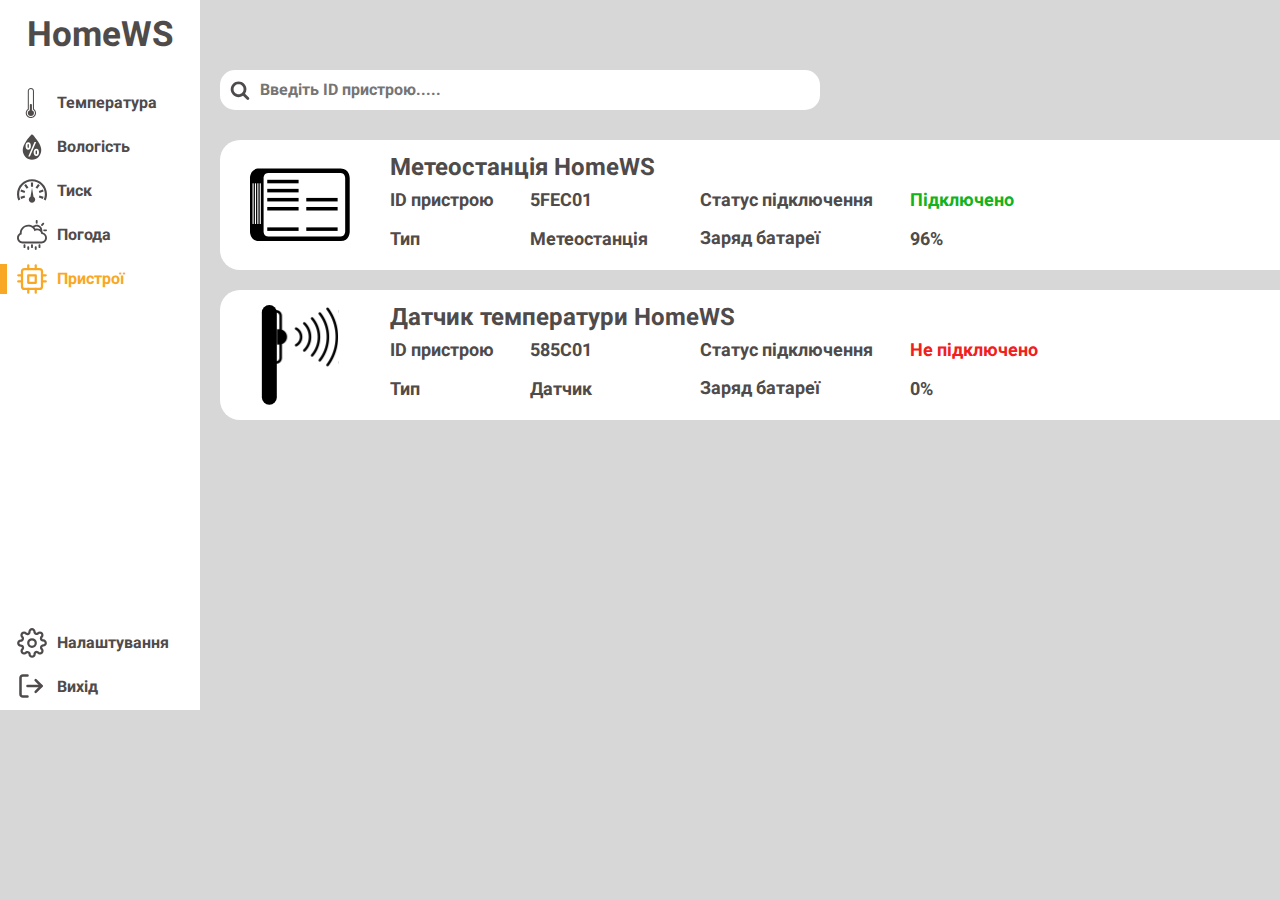
==== client_device.html @ 7cc87f0a "Added a page with information about devices and the ability to add new ones on the site. Change the " ====
<!DOCTYPE html>
<html lang="en">
<head>
    <meta charset="UTF-8">
    <meta http-equiv="X-UA-Compatible" content="IE=edge">
    <meta name="viewport" content="width=device-width, initial-scale=1.0">
    <link rel="shortcut icon" href="icon/icon_site.png" type="image/png">
    <link rel="stylesheet" href="css/reset_style.css">
    <link rel="stylesheet" href="css/fonts_style.css">
    <link rel="stylesheet" href="css/client_menu_style.css">
    <link rel="stylesheet" href="css/user_menu_style.css">
    <!-- <link rel="stylesheet" href="css/contain_humidity_style.css"> -->
    <link rel="stylesheet" href="css/popup_style.css">
    <link rel="stylesheet" href="css/client_device_style.css">
    <link rel="stylesheet" href="css/form_add_device_style.css">
    <!-- <script type="text/javascript" src="https://www.gstatic.com/charts/loader.js"></script> -->
    <!-- <script type="text/javascript" src="js/day_charts_humidity.js"></script> -->
    <!-- <script type="text/javascript" src="js/week_charts_humidity.js"></script> -->
    <!-- <script type="text/javascript" src="js/jquery-1.3.2.min.js"></script> -->
</script>
    <title>Client Device</title>
</head>
<body>

    <div class="wrapper">

        <div class="site_navigation">
            <div class="navigation_logo">
                <a href="index.html" id="logo">HomeWS</a><br>
            </div>
            <div class="navigation_menu">
                <ul>
                    <li>
                        <div class="item_menu">
                            <div class="selected_tab"></div>
                            <div class="contain_img_menu">
                                <img src="icon/icon_client/temperatura_icon.svg" alt="" id="fix_center_temperature">
                            </div>
                            <a href="client_temperature.html">Температура</a>
                        </div>
                    </li>
                    <li>
                        <div class="item_menu">
                            <div class="selected_tab"></div>
                            <div class="contain_img_menu">
                                <img src="icon/icon_client/humidity_icon.svg" alt="">
                            </div>
                            <a href="client_humidity.html">Вологість</a>
                        </div>
                    </li>    
                    <li>
                        <div class="item_menu">
                            <div class="selected_tab"></div>
                            <div class="contain_img_menu">
                                <img src="icon/icon_client/pressure_icon.svg" alt="">
                            </div>
                            <a href="client_pressure.html">Тиск</a>
                        </div>
                    </li>
                    <li>
                        <div class="item_menu">
                            <div class="selected_tab"></div>
                            <div class="contain_img_menu">
                                <img src="icon/icon_client/weather_icon.svg" alt="">
                            </div>
                            <a href="client_weather.html">Погода</a>
                        </div>
                    </li>
                    <li>
                        <div class="item_menu" id="choice_item_menu">
                            <div class="selected_tab" id="choice_selected_block"></div>
                            <div class="contain_img_menu">
                                <img src="icon/choice_icon/device_icon.svg" alt="">
                            </div>
                            <a href="client_device.html" id="choice_selected_link">Пристрої</a>
                        </div>
                    </li>
                </ul>
            </div>

            <div class="settings_menu">
                <ul>
                    <li>
                        <div class="item_menu">
                            <div class="selected_tab"></div>
                            <div class="contain_img_menu">
                                <img src="icon/icon_client/settings.svg" alt="">
                            </div>
                            <a href="#">Налаштування</a>
                        </div>
                    </li>
                    <li>
                        <div class="item_menu_exit" id="exit_select">
                            <div class="selected_tab"></div>
                            <div class="contain_img_menu">
                                <!-- <img src="icon/icon_client/log-out.svg" alt=""> -->
                                <svg width="28" height="28" viewBox="0 0 33 33" fill="none" xmlns="http://www.w3.org/2000/svg">
                                    <path d="M12.375 28.875H6.875C6.14565 28.875 5.44618 28.5853 4.93046 28.0695C4.41473 27.5538 4.125 26.8543 4.125 26.125V6.875C4.125 6.14565 4.41473 5.44618 4.93046 4.93046C5.44618 4.41473 6.14565 4.125 6.875 4.125H12.375" stroke="#4F4B4B" stroke-width="3" stroke-linecap="round" stroke-linejoin="round"/>
                                    <path d="M22 23.375L28.875 16.5L22 9.625" stroke="#4F4B4B" stroke-width="3" stroke-linecap="round" stroke-linejoin="round"/>
                                    <path d="M28.875 16.5H12.375" stroke="#4F4B4B" stroke-width="3" stroke-linecap="round" stroke-linejoin="round"/>
                                </svg>
                            </div>
                            <a href="#">Вихід</a>
                        </div>
                    </li>
                </ul>
            </div>
        </div>

        <div class="user_menu">
            <label for="pseudoBtn" class="btn">
            <div class="user_icon">
                <img src="icon/icon_client/user.svg" alt="">
            </div>
            <div class="user_popup_menu">
                <img src="icon/icon_client/chevron-down.svg" alt="">
            </div>
            </label>
            <input type="checkbox" id="pseudoBtn">
            <div class="block_user_info">
                <div class="user_icon_popup">
                    <img src="icon/icon_client/user_popup.svg" alt="">
                </div>
                <div class="user_info_popup">
                    <p>user_0001</p>
                    <p id="email_info">user_0001@gmail.com</p>
                    <div class="contein_exit_button">
                    <div class="item_menu_exit" id="exit_select">
                        <div class="contain_img_menu">
                            <!-- <img src="icon/icon_client/log-out.svg" alt=""> -->
                            <svg width="28" height="28" viewBox="0 0 33 33" fill="none" xmlns="http://www.w3.org/2000/svg">
                                <path d="M12.375 28.875H6.875C6.14565 28.875 5.44618 28.5853 4.93046 28.0695C4.41473 27.5538 4.125 26.8543 4.125 26.125V6.875C4.125 6.14565 4.41473 5.44618 4.93046 4.93046C5.44618 4.41473 6.14565 4.125 6.875 4.125H12.375" stroke="#4F4B4B" stroke-width="3" stroke-linecap="round" stroke-linejoin="round"/>
                                <path d="M22 23.375L28.875 16.5L22 9.625" stroke="#4F4B4B" stroke-width="3" stroke-linecap="round" stroke-linejoin="round"/>
                                <path d="M28.875 16.5H12.375" stroke="#4F4B4B" stroke-width="3" stroke-linecap="round" stroke-linejoin="round"/>
                            </svg>
                        </div>
                        <a href="#" id="user_exit_popup">Вихід</a>
                    </div>
                    </div>
                </div>
            </div>
        </div>

        <div class="search_block">
            <img src="icon/icon_client/search.svg" alt="">
            <form>
                <input type="search" name="search_object" placeholder="Введіть ID пристрою....." class="search_field">
            </form>
        </div>

        <div class="button_add_device">
            <a href="#popup" class="fill-div popup_link">Додати</a>
        </div>

        <div class="device_all_date_block">
            <div class="device_item_block">
            <div class="icon_device">
                <img src="icon/icon_device/weather_station.svg" alt="">
            </div> 
            <div class="device_name">
                <p>Метеостанція HomeWS</p>
            </div>
            <div class="colm_1_paraemters">
                <p>ID пристрою</p>
                <p>Тип</p>
            </div>
            <div class="colm_1_paraemters_value">
                <p>5FEC01</p>
                <p>Метеостанція</p>
            </div>
            <div class="colm_2_paraemters">
                <p>Статус підключення</p>
                <p>Заряд батареї</p>
            </div>
            <div class="colm_2_paraemters_value">
                <p id="connect">Підключено</p>
                <p>96%</p>
            </div>
            <div class="delete_city" id="delete_city_select"> 
                <div class="contain_img_delete_city">
                    <a href="">
                    <svg width="42" height="42" viewBox="0 0 74 74" fill="none" xmlns="http://www.w3.org/2000/svg">
                        <path d="M51.8 74H21.83C15.725 74 10.915 69.005 10.915 63.085V29.6C10.915 28.49 11.655 27.75 12.765 27.75C13.875 27.75 14.615 28.49 14.615 29.6V63.085C14.615 67.155 17.945 70.3 21.83 70.3H51.8C55.87 70.3 59.015 66.97 59.015 63.085V29.6C59.015 28.49 59.755 27.75 60.865 27.75C61.975 27.75 62.715 28.49 62.715 29.6V63.085C62.715 69.005 57.72 74 51.8 74Z" fill="#4F4B4B" stroke-width="2"/>
                        <path d="M61.605 9.065H47.545C46.62 3.885 42.18 0 36.815 0C31.45 0 27.01 3.885 26.085 9.065H12.025C7.77 9.065 4.44 12.395 4.44 16.65C4.44 20.905 7.77 24.05 12.025 24.05H61.79C66.045 24.05 69.375 20.72 69.375 16.465C69.375 12.21 65.86 9.065 61.605 9.065ZM36.815 3.7C40.145 3.7 42.92 5.92 43.66 9.065H29.785C30.71 5.92 33.485 3.7 36.815 3.7ZM61.605 20.35H12.025C9.99 20.35 8.14 18.685 8.14 16.465C8.14 14.43 9.805 12.58 12.025 12.58H61.79C63.825 12.58 65.675 14.245 65.675 16.465C65.49 18.685 63.825 20.35 61.605 20.35Z" fill="#4F4B4B" stroke-width="2"/>
                        <path d="M23.865 64.935C22.755 64.935 22.015 64.195 22.015 63.085V32.19C22.015 31.08 22.755 30.34 23.865 30.34C24.975 30.34 25.715 31.08 25.715 32.19V63.085C25.715 64.01 24.79 64.935 23.865 64.935Z" fill="#4F4B4B" stroke-width="2"/>
                        <path d="M49.765 64.935C48.655 64.935 47.915 64.195 47.915 63.085V32.19C47.915 31.08 48.655 30.34 49.765 30.34C50.875 30.34 51.615 31.08 51.615 32.19V63.085C51.615 64.01 50.69 64.935 49.765 64.935Z" fill="#4F4B4B" stroke-width="2"/>
                        <path d="M36.815 64.935C35.705 64.935 34.965 64.195 34.965 63.085V32.19C34.965 31.08 35.705 30.34 36.815 30.34C37.925 30.34 38.665 31.08 38.665 32.19V63.085C38.665 64.01 37.74 64.935 36.815 64.935Z" fill="#4F4B4B" stroke-width="2"/>
                    </svg>
                    </a>
                </div>  
            </div>
            </div>
            <div class="device_item_block">
                <div class="icon_device">
                    <img src="icon/icon_device/temperature_sensor.svg" alt="">
                </div> 
                <div class="device_name">
                    <p>Датчик температури HomeWS</p>
                </div>
                <div class="colm_1_paraemters">
                    <p>ID пристрою</p>
                    <p>Тип</p>
                </div>
                <div class="colm_1_paraemters_value">
                    <p>585C01</p>
                    <p>Датчик</p>
                </div>
                <div class="colm_2_paraemters">
                    <p>Статус підключення</p>
                    <p>Заряд батареї</p>
                </div>
                <div class="colm_2_paraemters_value">
                    <p id="disconnect">Не підключено</p>
                    <p>0%</p>
                </div>
                <div class="delete_city" id="delete_city_select"> 
                    <div class="contain_img_delete_city">
                        <a href="">
                        <svg width="42" height="42" viewBox="0 0 74 74" fill="none" xmlns="http://www.w3.org/2000/svg">
                            <path d="M51.8 74H21.83C15.725 74 10.915 69.005 10.915 63.085V29.6C10.915 28.49 11.655 27.75 12.765 27.75C13.875 27.75 14.615 28.49 14.615 29.6V63.085C14.615 67.155 17.945 70.3 21.83 70.3H51.8C55.87 70.3 59.015 66.97 59.015 63.085V29.6C59.015 28.49 59.755 27.75 60.865 27.75C61.975 27.75 62.715 28.49 62.715 29.6V63.085C62.715 69.005 57.72 74 51.8 74Z" fill="#4F4B4B" stroke-width="2"/>
                            <path d="M61.605 9.065H47.545C46.62 3.885 42.18 0 36.815 0C31.45 0 27.01 3.885 26.085 9.065H12.025C7.77 9.065 4.44 12.395 4.44 16.65C4.44 20.905 7.77 24.05 12.025 24.05H61.79C66.045 24.05 69.375 20.72 69.375 16.465C69.375 12.21 65.86 9.065 61.605 9.065ZM36.815 3.7C40.145 3.7 42.92 5.92 43.66 9.065H29.785C30.71 5.92 33.485 3.7 36.815 3.7ZM61.605 20.35H12.025C9.99 20.35 8.14 18.685 8.14 16.465C8.14 14.43 9.805 12.58 12.025 12.58H61.79C63.825 12.58 65.675 14.245 65.675 16.465C65.49 18.685 63.825 20.35 61.605 20.35Z" fill="#4F4B4B" stroke-width="2"/>
                            <path d="M23.865 64.935C22.755 64.935 22.015 64.195 22.015 63.085V32.19C22.015 31.08 22.755 30.34 23.865 30.34C24.975 30.34 25.715 31.08 25.715 32.19V63.085C25.715 64.01 24.79 64.935 23.865 64.935Z" fill="#4F4B4B" stroke-width="2"/>
                            <path d="M49.765 64.935C48.655 64.935 47.915 64.195 47.915 63.085V32.19C47.915 31.08 48.655 30.34 49.765 30.34C50.875 30.34 51.615 31.08 51.615 32.19V63.085C51.615 64.01 50.69 64.935 49.765 64.935Z" fill="#4F4B4B" stroke-width="2"/>
                            <path d="M36.815 64.935C35.705 64.935 34.965 64.195 34.965 63.085V32.19C34.965 31.08 35.705 30.34 36.815 30.34C37.925 30.34 38.665 31.08 38.665 32.19V63.085C38.665 64.01 37.74 64.935 36.815 64.935Z" fill="#4F4B4B" stroke-width="2"/>
                        </svg>
                        </a>
                    </div>  
                </div>
                </div>
        </div>
        
        <div id="popup" class="popup">
            <!-- <a href="#header" class="popup_area"></a> -->
            <div class="popup_body">
                <div class="popup_content">
                    <a href="#header" class="popup_close close_popup">X</a>
                    <div class="popup_title">
                        Додати пристрій 
                    </div>
                    <div class="popup_text">
                        <p>Додайте пристрій за допомогою персонального ID</p>
                        <form>
                            <input type="text" name="Введіть ID пристрою" placeholder="Введіть ID пристрою" class="add_device_form"><br><br>
                            <!-- <input type="text" name="Пароль" placeholder="Пароль" class="login_in_form"><br><br> -->
                            <button type="submit" class="btn_add_device">Додати</button>
                        </form>
                    </div>
                </div>  
            </div>
        </div>

    </div>

    <!-- <script src="https://cdnjs.cloudflare.com/ajax/libs/jquery/3.3.1/jquery.min.js"></script> -->
    <script src="js/display_back_button.js"></script>
    <script src="js/poput_script.js"></script>
    
</body>
</html>
---- css/fonts_style.css ----
@font-face {
	font-family: 'Roboto';
	src: url('../fonts/Roboto-Regular.eot');
	src: local('☺'), url('../fonts/Roboto-Regular.woff') format('woff'), url('../fonts/Roboto-Regular.ttf') format('truetype'), url('../fonts/Roboto-Regular.svg') format('svg');
	font-weight: normal;
	font-style: normal;
}

@font-face {
	font-family: 'Roboto-Medium';
	src: url('../fonts/Roboto-Medium.eot');
	src: local('☺'), url('../fonts/Roboto-Medium.woff') format('woff'), url('../fonts/Roboto-Medium.ttf') format('truetype'), url('../fonts/Roboto-Medium.svg') format('svg');
	font-weight: 500;
	font-style: normal;
}

@font-face {
	font-family: 'Roboto-Bold';
	src: url('../fonts/Roboto-Bold.eot');
	src: local('☺'), url('../fonts/Roboto-Bold.woff') format('woff'), url('../fonts/Roboto-Bold.ttf') format('truetype'), url('../fonts/Roboto-Bold.svg') format('svg');
	font-weight: 700;
	font-style: normal;
}

@font-face {
	font-family: 'Roboto-Black';
	src: url('../fonts/Roboto-Black.eot');
	src: local('☺'), url('../fonts/Roboto-Black.woff') format('woff'), url('../fonts/Roboto-Black.ttf') format('truetype'), url('../fonts/Roboto-Black.svg') format('svg');
	font-weight: 900;
	font-style: normal;
}
---- css/client_menu_style.css ----
/* html, body {
    height: 100%;
} */

body {
    font-family: 'Roboto-Bold';
    font-weight: bold;
    background-color: #D7D7D7;
    height: 710px;
}

a {
    text-decoration: none;
    color: #4F4B4B;
}

.wrapper {
    max-width: 1550px;
    margin: 0 auto;
    background-color: #D7D7D7;
    height: 710px;
}

.site_navigation {
    width: 200px;
    height: 100%;
    background-color: #fff;
}

.navigation_logo {
    margin: 0 auto;
    text-align: center;
}

.navigation_logo a {
    font-size: 35px;
    line-height: 70px;
    color: #4F4B4B;
    /* text-align: center; */
    /* margin: 0 auto; */
}

.navigation_menu ul {
    padding: 0;
}

.navigation_menu li {
    /* position: absolute; */
    /* display: inline-block; */
    /* width: 165px; */
    /* height: 40px;
    left: 900px;
    top: 10px;
    padding-left: 70px;
    padding-top: 5px; */
    list-style-type: none;
    
}

.navigation_menu img {
    margin: 0 auto;
}

.selected_tab {
    width: 7px;
    height:  30px;
    background-color: #fff;
}

#choice_selected_block {
    background-color: #F9A826;
}

#choice_selected_link {
    color: #F9A826;
}

.item_menu{
    display: flex;
    line-height: 30px;
    margin-bottom: 10px;
    padding-top: 2px;
    padding-bottom: 2px;
    /* justify-content: space-between; */
}

.item_menu:hover {
    background: linear-gradient(to right, #F9A826, 3%, #fff);
}

.item_menu:hover .selected_tab{
    background-color: #F9A826;
}

/* #choice_item_menu {
    background: linear-gradient(to right, #F9A826, 3%, #fff);
} */

.contain_img_menu {
    padding-left: 10px;
    padding-right: 10px;
    width: 30px;
    height: 30px;
}

#fix_center_temperature {
    padding-left: 7px;
}

.settings_menu {
    margin-top: 330px;
}

.settings_menu ul {
    padding: 0;
}

.settings_menu li {
    list-style-type: none;
}

#exit_select:hover a {
    color: #F12020;
}

#exit_select:hover path {
    stroke: #F12020;
}

.item_menu_exit {
    display: flex;
    line-height: 30px;
    margin-bottom: 10px;
    padding-top: 2px;
    padding-bottom: 2px;
}

/* #exit_img:hover path, polygon {
    fill: #F12020;
    stroke: #F12020;
} */
---- css/user_menu_style.css ----
.user_menu {
    width: 80px;
    height: 40px;
    background-color: #fff;
    /* margin-left: 1300px;
    margin-top: -600px; */
    position: relative;
    left: 1430px;
    top: -700px;
    border-radius: 30px;
}

.user_icon {
    position: relative;
    top: 4px;
    left: 4px;
    width: 27px;
    height: 27px;
    border: 3px solid #4F4B4B;
    border-radius: 25px;
}

.user_icon img {
    margin-left: 1px;
}

.user_popup_menu {
    margin-left: 40px;
    margin-top: -22px;
}

/* ----------------------------------------------------------- */
.block_user_info,
input[type="checkbox"] {
  display: none;
}

input[type="checkbox"]:checked ~ .block_user_info {
  display: block;
}

/* Стилизация псевдокнопки */
.btn {
  display: inline-block;
  cursor: pointer;
}

.block_user_info {
    width: 280px;
    height: 280px;
    background-color: #fff;
    position: relative;
    z-index: 9999;
    right: 200px;
    border-radius: 30px;
}

.user_icon_popup {
    position: relative;
    top: 20px;
    /* left: 105px; */
    margin: 0 auto;
    width: 100px;
    height: 100px;
    border: 7px solid #4F4B4B;
    border-radius: 100px;
}

.user_icon_popup img {
    margin-top: 7px;
    margin-left: 10px;
}

.user_info_popup {
    color: #4F4B4B;
    font-size: 28px;
    text-align: center;
}

#email_info {
    position: relative;
    top: -20px;
    font-size: 16px;
}

#user_exit_popup {
    font-size: 18px;
}

.contein_exit_button {
    margin-top: -15px;
    padding-left: 90px;
}
---- css/contain_humidity_style.css ----
.humidity_chart_day_block {
    width: 920px;
    height: 420px;
    background-color: #fff;
    position: relative;
    left: 220px;
    top: -690px;
    border-radius: 20px;
    overflow: hidden;
}

.humidity_chart_day_block p {
    color: #4F4B4B;
    font-size: 22px;
    margin: 0;
    /* margin-top: -10px; */
    position: relative;
    left: 20px;
    top: 15px;
}

#humidity_chart_day {
    margin-top: 10px;
    width: 1200px; 
    height: 450px;
    text-align: center;
    /* overflow: hidden; */
    /* display: table-column-group; */
}

.humidity_chart_week_block {
    width: 920px;
    height: 200px;
    background-color: #fff;
    position: relative;
    left: 220px;
    top: -670px;
    border-radius: 20px;
}

.humidity_parameter p {
    color: #4F4B4B;
    font-size: 22px;
    margin: 0;
    padding-bottom: 30px;
    position: relative;
    left: 20px;
    top: 30px
}

.humidity_parameter_value {
    position: relative;
    top: -135px;
}

.humidity_parameter_value p {
    color: #4F4B4B;
    width: 100px;
    font-size: 22px;
    margin: 0;
    padding-bottom: 30px;
    position: relative;
    left: 450px;
    /* top: -135px */
}

#humidity_chart_week {
    margin-top: 10px;
    width: 400px; 
    height: 200px;
    /* background-color: aqua; */
    text-align: center;
    position: relative;
    padding-top: 10px;
    top: -340px;
    left: 550px;
    /* overflow: hidden; */
    /* display: table-column-group; */
}

.humidity_all_date_block {
        width: 350px;
        height: 630px;
        background-color: #fff;
        position: relative;
        left: 1160px;
        top: -1310px;
        border-radius: 20px;
        /* overflow: hidden; */
        padding-bottom: 10px;
        overflow-y: auto;
}

.header_table_date span {
    color: #4F4B4B;
    font-size: 18px;
    position: relative;
    left: 10px;
    top: 15px;
}

.header_table_date hr {
    margin-top: 20px;
    height: 2px;
    background-color: #4F4B4B;
    width: 330px;
    text-align: center;
}

#indents {
    margin-left: 150px;
}

.contain_table_date hr {
    width: 330px;
    height: 1px;
    background-color: #4F4B4B;
}

.item_table_date {
    display: flex;
    justify-content: space-between;
    padding-left: 10px;
    padding-right: 10px;
    margin-top: 15px;
}

.item_table_date p {
    margin: 0;
    color: #4F4B4B;
    font-size: 18px;
}

::-webkit-scrollbar {
    width: 1px; /* ширина нового скроллбара */
}
---- css/popup_style.css ----
body.lock {
    overflow: hidden;
}

.popup {
    position: fixed;
    width: 100%;
    height: 100%;
    /* height: 1000px; */
    background-color: rgba(0, 0, 0, 0.8);
    top: 0;
    left: 0;
    opacity: 0;
    visibility: hidden;
    transition: all 0.8s ease 0s;
}

/* .popup:target{
    opacity: 1;
    visibility: visible;
} */

.popup.open{
    opacity: 1;
    visibility: visible;
}

.popup.open .popup_content{
    transform: translate(0px, 0px);
    opacity: 1;
}

.popup_area {
    position: absolute;
    width: 100%;
    height: 100%;
    top: 0;
    left: 0;
}

.popup_body {
    min-height: 100%;
    display: flex;
    align-items: center;
    justify-content: center;
    padding: 30px 10px;
}

.popup_content {
    background-color: #fff;
    color: #000;
    max-width: 800px;
    padding: 30px;
    position: relative;

    width: 600px;

    opacity: 0;
    transition: all 0.8s ease 0s;
    transform: translate(0px, -100%);
    border-radius: 20px;
}

.popup_close {
    position: absolute;
    right: 10px;
    top: 10px;
    font-size: 20px;
    color: #000;
    text-decoration: none;
}

.popup_title {
    /* font-family: "Roboto-Bold"; */
    font-size: 40px;
    margin: 0px 0px 0px 0px;
    text-align: center;
    color: #373737;
}

.popup_text {
    text-align: center;
}

.popup_text p{
    color: #373737;
    margin-top: 30px;
    font-size: 20px;
}

.popup_text a{
    color: #1F46CF;
    margin-top: 30px;
    font-size: 20px;
}

.popup_text a:hover{
    color: #1434a8;
    margin-top: 30px;
    font-size: 20px;
    padding-bottom: 20px;
}
---- css/client_device_style.css ----
.search_block {
    width: 600px;
    height: 40px;
    /* 40px */
    background-color: #fff;
    position: relative;
    left: 220px;
    top: -680px;
    border-radius: 15px;
    overflow: hidden;
    display: flex;
}

.search_block img {
    padding: 10px;
}

.search_field {
    border: none;
    background: none;
    outline: none;
    float: left;
    padding: 0;
    color: #373737;
    font-size: 16px;
    transition: 0.4s;
    line-height: 40px;
    width: 600px;
}

input[type=text]::-ms-clear {  display: none; width : 0; height: 0; }
input[type=text]::-ms-reveal {  display: none; width : 0; height: 0; }
input[type=text]::-ms-clear {  display: none; width : 0; height: 0; }
input[type=text]::-ms-reveal {  display: none; width : 0; height: 0; }
input[type="search"]::-webkit-search-decoration,
input[type="search"]::-webkit-search-cancel-button,
input[type="search"]::-webkit-search-results-button,
input[type="search"]::-webkit-search-results-decoration { display: none; }
input[type=text]::-ms-clear {  display: none; width : 0; height: 0; }
input[type=text]::-ms-reveal {  display: none; width : 0; height: 0; }
input[type="search"]::-webkit-search-decoration,
input[type="search"]::-webkit-search-cancel-button,
input[type="search"]::-webkit-search-results-button,
input[type="search"]::-webkit-search-results-decoration { display: none; }

.button_add_device {
    width: 200px;
    height: 40px;
    text-align: center;
    background: #F9A826;
    border-radius: 90px;
    margin: 0;
    /* display: flex; */
    position: relative;
    top: -720px;
    left: 1310px;
}

a.fill-div {
    display: block;
    height: 100%;
    width: 100%;
    color: white;
    padding-top: 8px;
    font-size: 20px;
}

.device_all_date_block {
    width: 1310px;
    height: 550px;
    position: relative;
    left: 220px;
    top: -690px;
    overflow-y: auto;
    overflow-x: hidden;
}

.device_item_block {
    width: 1280px;
    height: 130px;
    background-color: #fff;
    border-radius: 20px;
    margin-bottom: 20px;
}

.icon_device {
    position: relative;
    left: 30px;
    top: 15px;
}

.device_name {
    position: relative;
    width: 400px;
    left: 170px;
    top: -90px;
}

.device_name p {
    color: #4F4B4B;
    /* width: 100px; */
    font-size: 24px;
    margin: 0;
    width: 400px;
}

.colm_1_paraemters {
    position: relative;
    width: 150px;
    left: 170px;
    top: -100px;
    color: #4F4B4B;
    font-size: 18px;
    margin: 0;
}

.colm_1_paraemters_value {
    position: relative;
    width: 100px;
    left: 310px;
    top: -177px;
    color: #4F4B4B;
    font-size: 18px;
    margin: 0;
}

.colm_2_paraemters {
    position: relative;
    width: 300px;
    left: 480px;
    top: -255px;
    color: #4F4B4B;
    font-size: 18px;
    margin: 0;
}

.colm_2_paraemters_value {
    position: relative;
    width: 150px;
    left: 690px;
    top: -332px;
    color: #4F4B4B;
    font-size: 18px;
    margin: 0;
}

#connect {
    color: #14B21B;
}

#disconnect{
    color: #F12020;
}

#delete_city_select:hover a {
    color: #F12020;
}

#delete_city_select:hover path {
    /* stroke: #F12020; */
    fill: #F12020;
}

.delete_city {
    position: relative;
    width: 80px;
    top: -415px;
    left: 1200px;
    margin: 0;
}

.contain_img_delete_city {
    margin: 0;
}

::-webkit-scrollbar {
    width: 1px; /* ширина нового скроллбара */
}
---- css/form_add_device_style.css ----
.add_device_form {
    padding: 10px;
    border: none;
    box-shadow: 0 3px 0 #F9A826;
    width: 80%;
    font-size: 24px;
    outline: 0;
    color: #373737;
}

.add_device_form input {
    margin-top: 30px;
}

.btn_add_device {
	display: inline-block;	
	box-sizing: border-box;
	padding: 0 25px;
	/* margin: 0 15px 15px 0; */
    margin-top: 30px;
	outline: none;
	border: 1px solid #fff;
	border-radius: 50px;
	height: 46px;
    width: 200px;
	font-size: 20px;
	text-decoration: none;
	color: #fff;
	background-color: #F9A826;
	cursor: pointer;
	user-select: none;
	appearance: none;
	touch-action: manipulation;  
	vertical-align: top;
	transition: box-shadow 0.2s;
}
.btn_add_device:focus-visible {
	border: 1px solid #f89901;
	outline: none;
}

.btn_add_device:active {
	background-color: #f89901;
}

.btn_add_device:hover {
	background-color: #f89901;
}
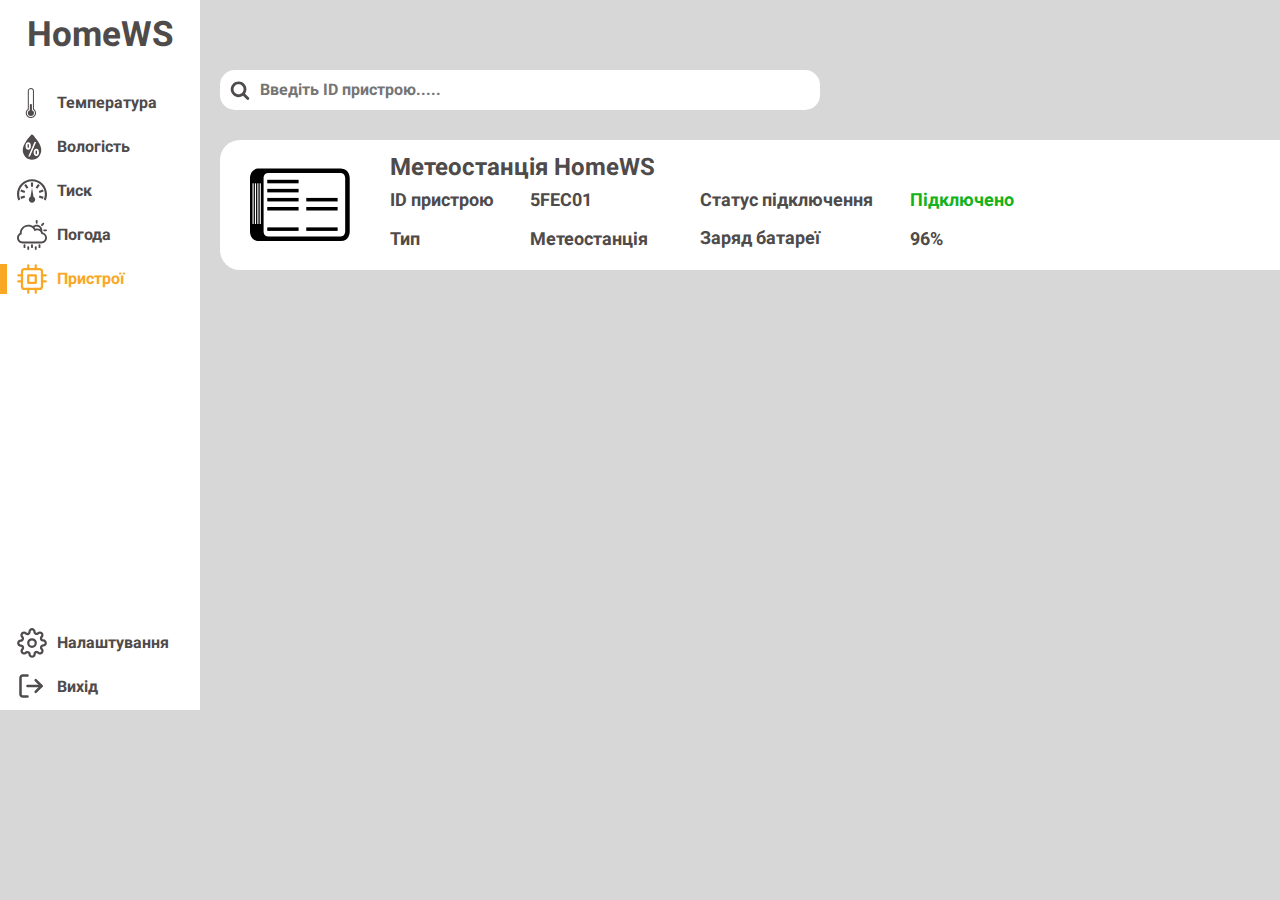
==== commit 6cd81865: "Data editing" ====
--- a/client_device.html
+++ b/client_device.html
@@ -86,7 +86,7 @@
                             <div class="contain_img_menu">
                                 <img src="icon/icon_client/settings.svg" alt="">
                             </div>
-                            <a href="#">Налаштування</a>
+                            <a href="client_setting.html">Налаштування</a>
                         </div>
                     </li>
                     <li>
@@ -100,7 +100,7 @@
                                     <path d="M28.875 16.5H12.375" stroke="#4F4B4B" stroke-width="3" stroke-linecap="round" stroke-linejoin="round"/>
                                 </svg>
                             </div>
-                            <a href="#">Вихід</a>
+                            <a href="index.html">Вихід</a>
                         </div>
                     </li>
                 </ul>
@@ -190,7 +190,8 @@
                 </div>  
             </div>
             </div>
-            <div class="device_item_block">
+            <!-- Выносной датчик -->
+            <!-- <div class="device_item_block">
                 <div class="icon_device">
                     <img src="icon/icon_device/temperature_sensor.svg" alt="">
                 </div> 
@@ -226,7 +227,7 @@
                         </a>
                     </div>  
                 </div>
-                </div>
+            </div> -->
         </div>
         
         <div id="popup" class="popup">
